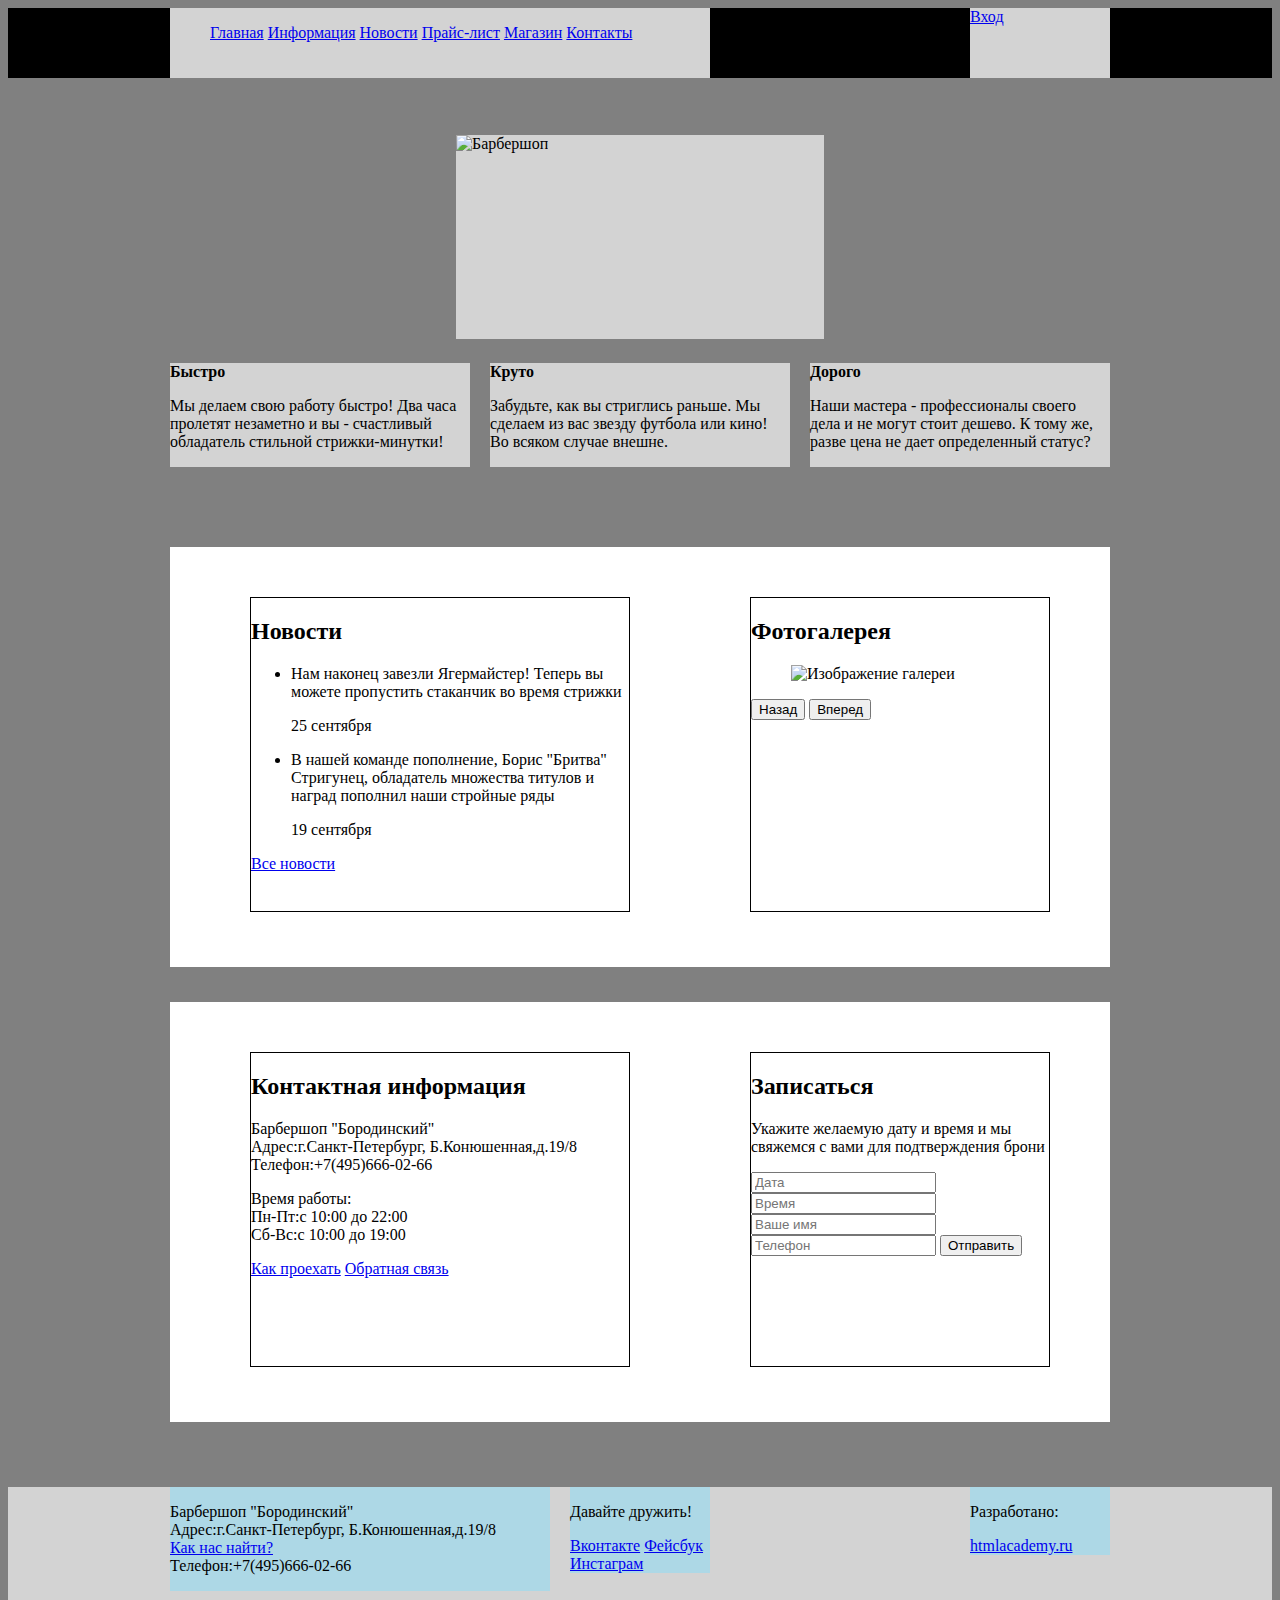
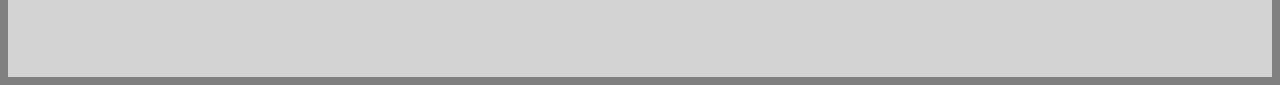
==== index.html @ 361db982 "Сетка главной на флоутах" ====
<!DOCTYPE html>
<html lang="ru">
<head>
  <meta charset="UTF-8">
  <meta name="viewport" content="width=device-width, initial-scale=1.0">
  <meta http-equiv="X-UA-Compatible" content="ie=edge">
  <link rel="stylesheet" href="css/style.css">
  <title>Барбершоп</title>
</head>
<body>
  <header class="main-header">
    <div class="container clearfix">
      <nav class="main-nav">
        <ul>
          <li><a href="#">Главная</a></li>
          <li><a href="#">Информация</a></li>
          <li><a href="#">Новости</a></li>
          <li><a href="#">Прайс-лист</a></li>
          <li><a href="#">Магазин</a></li>
          <li><a href="#">Контакты</a></li>
        </ul>
      </nav>
      <div class="user-block">
        <a class="login" href="#">Вход</a>
      </div>
    </div>
  </header>
  <main class="container">
    <div class="index-logo">
      <img src="img/index-logo.png" alt="Барбершоп">
    </div>
    <section class="features clearfix">
      <div class="features-item">
        <b class="features-title">Быстро</b>
        <p class="features-text">Мы делаем свою работу быстро! Два часа пролетят незаметно и вы - счастливый обладатель стильной стрижки-минутки!</p>
      </div>
      <div class="features-item">
        <b class="features-title">Круто</b>
        <p class="features-text">Забудьте, как вы стриглись раньше. Мы сделаем из вас звезду футбола или кино! Во всяком случае внешне.</p>
      </div>
      <div class="features-item">
        <b class="features-title">Дорого</b>
        <p class="features-text">Наши мастера - профессионалы своего дела и не могут стоит дешево. К тому же, разве цена не дает определенный статус?</p>
      </div>
    </section>
    <div class="main-content clearfix">
      <div class="main-content-left">
        <h2 class="main-content-title">Новости</h2>
        <ul class="news-preview">
          <li>
            <p>Нам наконец завезли Ягермайстер! Теперь вы можете пропустить стаканчик во время стрижки</p>
            <time datetime="2017-25-09">25 сентября</time>
          </li>
          <li>
            <p>В нашей команде пополнение, Борис "Бритва" Стригунец, обладатель множества титулов и наград пополнил наши стройные ряды</p>
            <time datetime="2017-19-09">19 сентября</time>
          </li>
        </ul>
        <a class="btn" href="#">Все новости</a>
      </div>
      <div class="main-content-right">
        <h2 class="main-content-title">Фотогалерея</h2>
        <div class="gallery">
          <figure class="gallery-content">
            <img src="img/gallery-photo.png" alt="Изображение галереи">
          </figure>
        </div>
        <button class="gallery-left">Назад</button>
        <button class="gallery-right">Вперед</button>
      </div>
    </div>
    <div class="main-content clearfix">
      <div class="main-content-left">
        <h2 class="main-content-title">Контактная информация</h2>
        <p>
          Барбершоп "Бородинский"<br>
          Адрес:г.Санкт-Петербург, Б.Конюшенная,д.19/8<br>
          Телефон:+7(495)666-02-66
        </p>
        <p>
          Время работы:<br>
          Пн-Пт:с 10:00 до 22:00<br>
          Сб-Вс:с 10:00 до 19:00
        </p>
        <a class="btn" href="#">Как проехать</a>
        <a class="btn" href="#">Обратная связь</a>
      </div>
      <div class="main-content-right">
        <h2 class="main-content-title">Записаться</h2>
        <p>Укажите желаемую дату и время и мы свяжемся с вами для подтверждения брони</p>
        <form class="appointment-form" action="index.html" method="post">
          <input type="text" name="date" value="" placeholder="Дата">
          <input type="text" name="time" value="" placeholder="Время">
          <input type="text" name="name" value="" placeholder="Ваше имя">
          <input type="tel" name="phone" value="" placeholder="Телефон">
          <button class="btn" type="submit">Отправить</button>
        </form>
      </div>
    </div>
  </main>
  <footer class="main-footer">
    <div class="container">
      <section class="footer-contacts">
        <p>
          Барбершоп "Бородинский"<br>
          Адрес:г.Санкт-Петербург, Б.Конюшенная,д.19/8<br>
          <a href="#">Как нас найти?</a><br>
          Телефон:+7(495)666-02-66
        </p>
      </section>
      <section class="footer-social">
        <p>Давайте дружить!</p>
        <a class="social-btn social-btn-vk" href="#">Вконтакте</a>
        <a class="social-btn social-btn-fb" href="#">Фейсбук</a>
        <a class="social-btn social-btn-inst" href="#">Инстаграм</a>
      </section>
      <section class="footer-copyright">
        <p>Разработано:</p>
        <a class="btn" href="#">htmlacademy.ru</a>
      </section>
    </div>
  </footer>
</body>
</html>
---- css/style.css ----
*, *::before, *::after {
	box-sizing: inherit;
}

html {
	box-sizing: border-box;
  background: grey;
}

.clearfix::after {
  display: table;
  content: "";
  clear: both;
}

.main-header {
  background: black;
  margin-bottom: 57px;
}

.container {
  width: 960px;
  margin: 0 auto;
  padding-left: 10px;
  padding-right: 10px;
}

.main-nav {
  width: 540px;
  background: lightgray;
  float: left;
  min-height: 70px;
}

.main-nav li {
  display: inline-block;
}

.user-block {
  width: 140px;
  float: right;
  background: lightgray;
  min-height: 70px;
}

.index-logo {
  width: 368px;
  height: 204px;
  background: lightgray;
  margin: 0 auto;
  margin-bottom: 24px;
}

.features {
  margin-bottom: 80px;
}

.features-item {
  width: 300px;
  float: left;
  margin-right: 20px;
  background: lightgray;
}

.features-item:last-child {
  margin-right: 0px;
}

.main-content {
  padding-left: 80px;
  padding-right: 60px;
  padding-top: 50px;
  padding-bottom: 55px;
  background: white;
  margin-bottom: 35px;
}

.main-content-left {
  width: 380px;
  min-height: 315px;
  float: left;
  border: 1px solid black;
}

.main-content-right {
  width: 300px;
  min-height: 315px;
  border: 1px solid black;
  float: right;
}

.main-footer {
  min-height: 190px;
  margin-top: 65px;
  background: lightgray;
}

.footer-contacts {
  float: left;
  width: 380px;
  margin-right: 20px;
  background: lightblue;
}

.footer-social {
  float: left;
  width: 140px;
  background: lightblue;
}

.footer-copyright {
  float: right;
  width: 140px;
  background: lightblue;
}
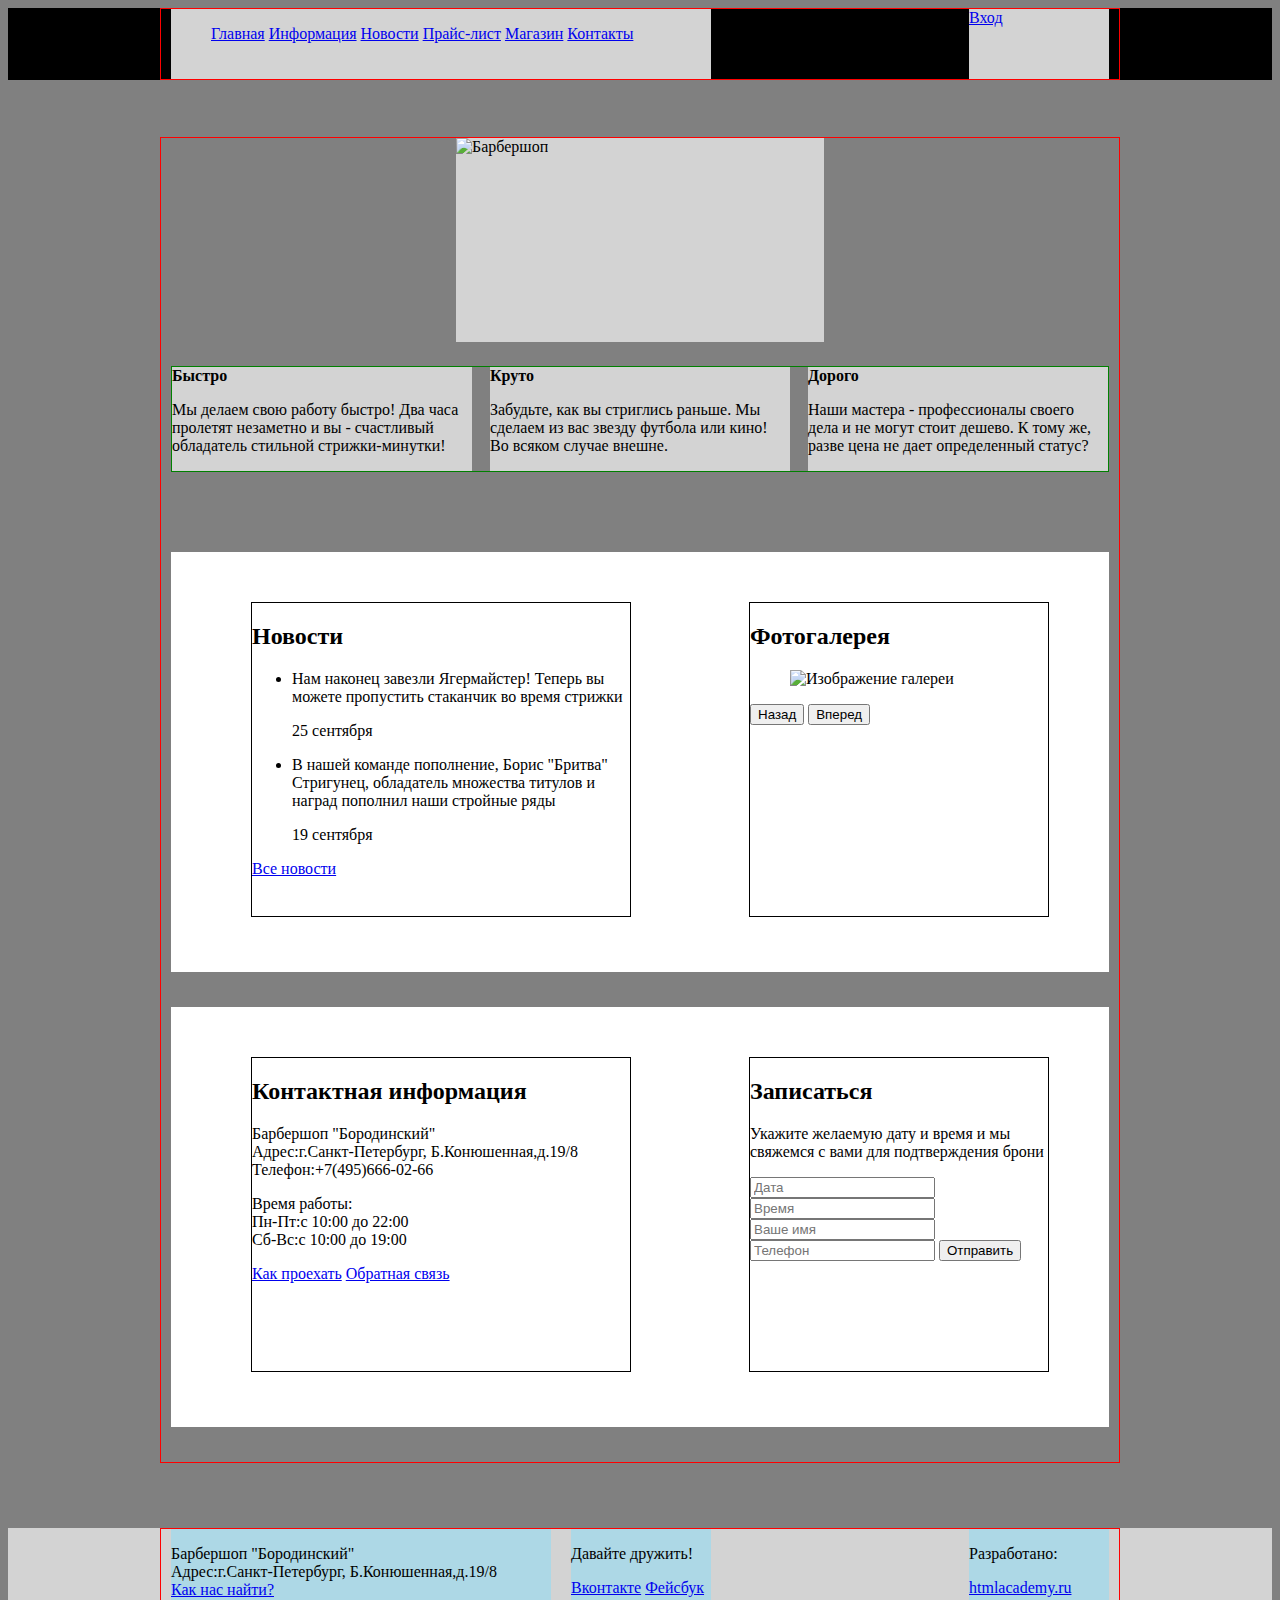
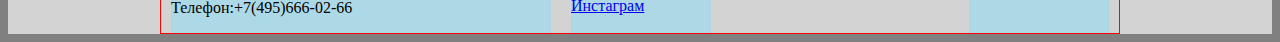
==== commit b1e8d827: "Верстка главной на флексах" ====
--- a/index.html
+++ b/index.html
@@ -9,7 +9,7 @@
 </head>
 <body>
   <header class="main-header">
-    <div class="container clearfix">
+    <div class="container">
       <nav class="main-nav">
         <ul>
           <li><a href="#">Главная</a></li>
@@ -29,7 +29,7 @@
     <div class="index-logo">
       <img src="img/index-logo.png" alt="Барбершоп">
     </div>
-    <section class="features clearfix">
+    <section class="features">
       <div class="features-item">
         <b class="features-title">Быстро</b>
         <p class="features-text">Мы делаем свою работу быстро! Два часа пролетят незаметно и вы - счастливый обладатель стильной стрижки-минутки!</p>
@@ -43,7 +43,7 @@
         <p class="features-text">Наши мастера - профессионалы своего дела и не могут стоит дешево. К тому же, разве цена не дает определенный статус?</p>
       </div>
     </section>
-    <div class="main-content clearfix">
+    <div class="main-content">
       <div class="main-content-left">
         <h2 class="main-content-title">Новости</h2>
         <ul class="news-preview">
@@ -69,7 +69,7 @@
         <button class="gallery-right">Вперед</button>
       </div>
     </div>
-    <div class="main-content clearfix">
+    <div class="main-content">
       <div class="main-content-left">
         <h2 class="main-content-title">Контактная информация</h2>
         <p>
--- a/css/style.css
+++ b/css/style.css
@@ -23,12 +23,17 @@
   margin: 0 auto;
   padding-left: 10px;
   padding-right: 10px;
+	border: 1px solid red;
+}
+
+.main-header .container {
+	display: flex;
+	justify-content: space-between;
 }
 
 .main-nav {
   width: 540px;
   background: lightgray;
-  float: left;
   min-height: 70px;
 }
 
@@ -38,7 +43,6 @@
 
 .user-block {
   width: 140px;
-  float: right;
   background: lightgray;
   min-height: 70px;
 }
@@ -53,17 +57,14 @@
 
 .features {
   margin-bottom: 80px;
+	display: flex;
+	justify-content: space-between;
+	border: 1px solid green;
 }
 
 .features-item {
   width: 300px;
-  float: left;
-  margin-right: 20px;
   background: lightgray;
-}
-
-.features-item:last-child {
-  margin-right: 0px;
 }
 
 .main-content {
@@ -73,12 +74,13 @@
   padding-bottom: 55px;
   background: white;
   margin-bottom: 35px;
+	display: flex;
+	justify-content: space-between;
 }
 
 .main-content-left {
   width: 380px;
   min-height: 315px;
-  float: left;
   border: 1px solid black;
 }
 
@@ -86,30 +88,30 @@
   width: 300px;
   min-height: 315px;
   border: 1px solid black;
-  float: right;
 }
 
 .main-footer {
-  min-height: 190px;
   margin-top: 65px;
   background: lightgray;
 }
 
+.main-footer .container {
+	display: flex;
+}
+
 .footer-contacts {
-  float: left;
   width: 380px;
   margin-right: 20px;
   background: lightblue;
 }
 
 .footer-social {
-  float: left;
   width: 140px;
   background: lightblue;
 }
 
 .footer-copyright {
-  float: right;
+	margin-left: auto;
   width: 140px;
   background: lightblue;
 }
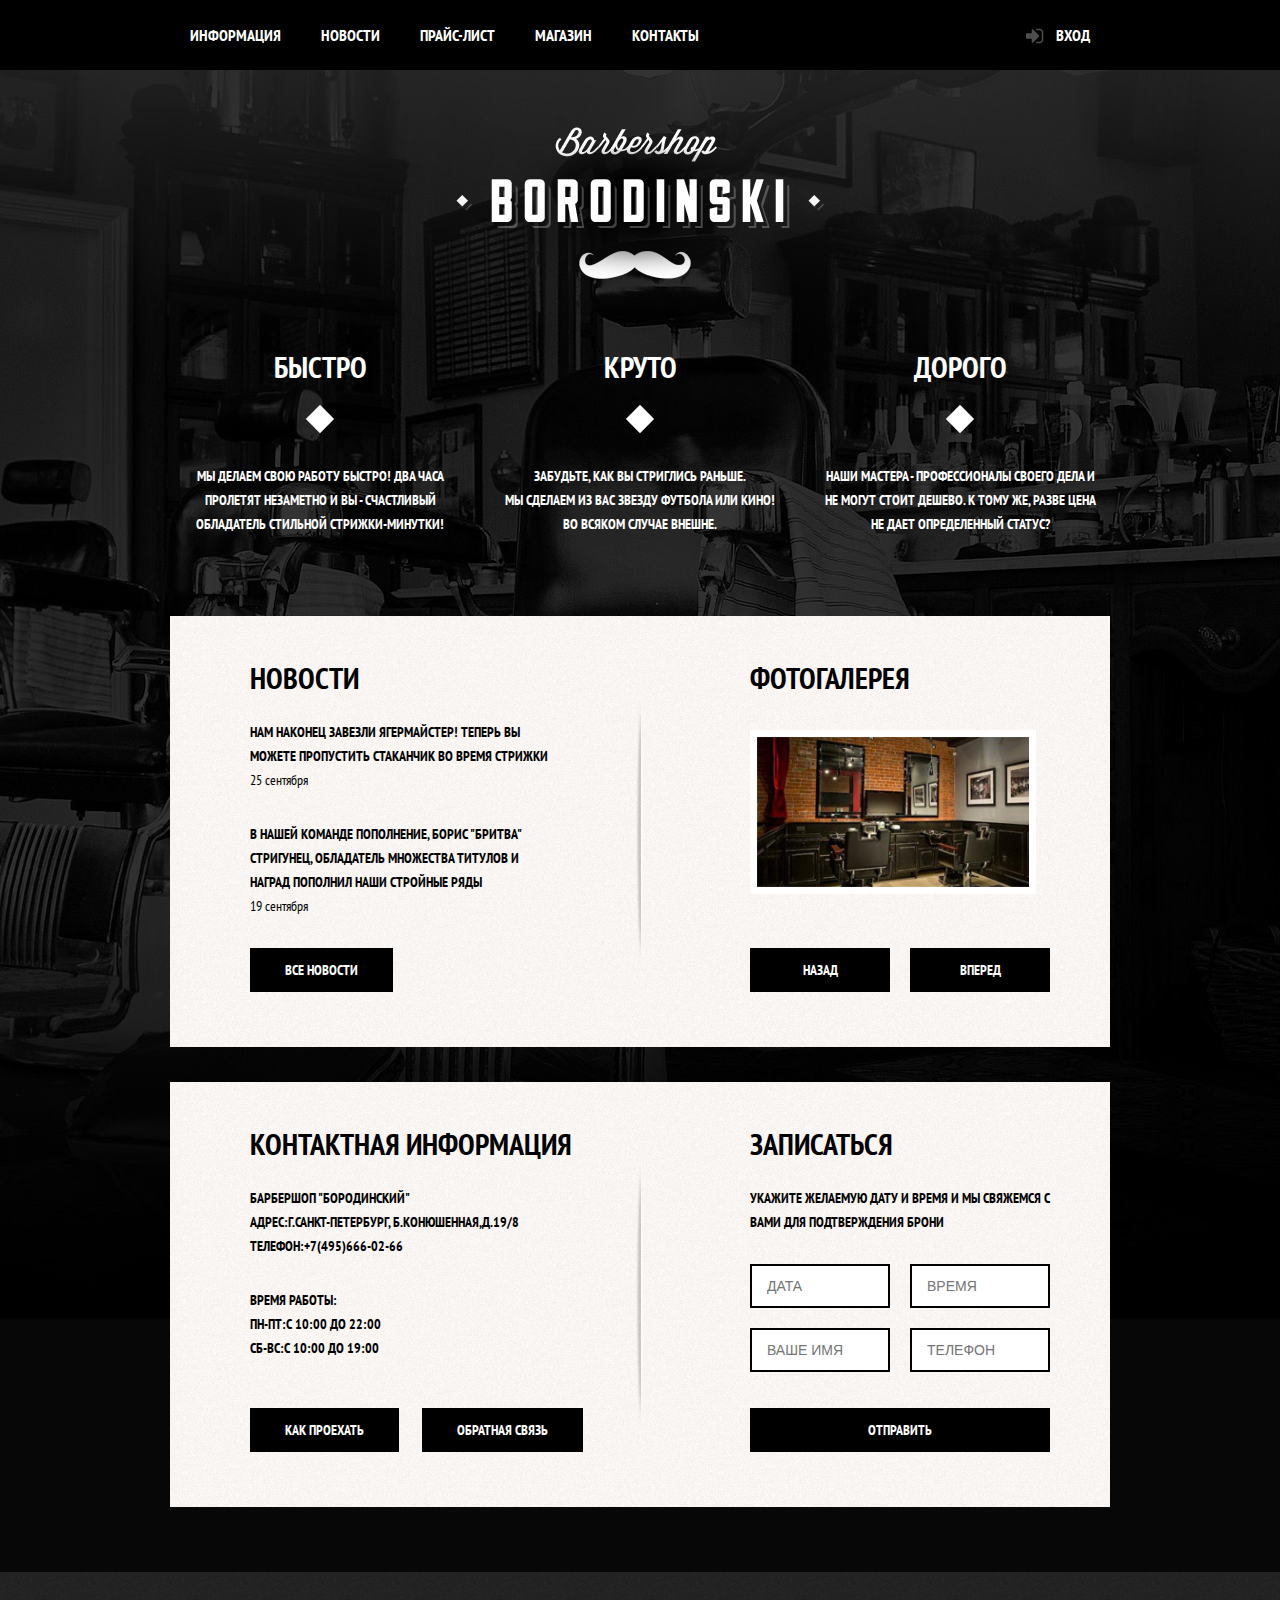
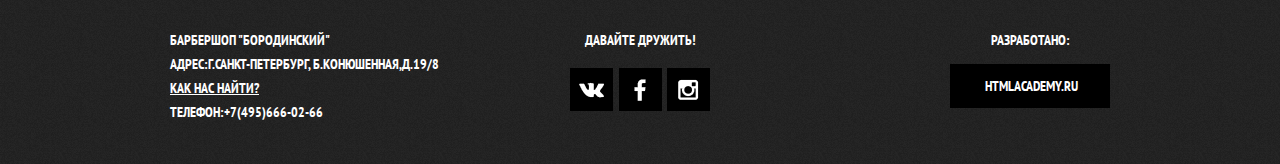
==== commit da97b134: "Закончил верстку главной" ====
--- a/index.html
+++ b/index.html
@@ -4,6 +4,8 @@
   <meta charset="UTF-8">
   <meta name="viewport" content="width=device-width, initial-scale=1.0">
   <meta http-equiv="X-UA-Compatible" content="ie=edge">
+  <link href="https://fonts.googleapis.com/css?family=PT+Sans+Narrow:400,700&amp;subset=cyrillic" rel="stylesheet">
+  <link rel="stylesheet" href="css/normalize.css">
   <link rel="stylesheet" href="css/style.css">
   <title>Барбершоп</title>
 </head>
@@ -12,7 +14,6 @@
     <div class="container">
       <nav class="main-nav">
         <ul>
-          <li><a href="#">Главная</a></li>
           <li><a href="#">Информация</a></li>
           <li><a href="#">Новости</a></li>
           <li><a href="#">Прайс-лист</a></li>
@@ -27,7 +28,7 @@
   </header>
   <main class="container">
     <div class="index-logo">
-      <img src="img/index-logo.png" alt="Барбершоп">
+      <img src="img/logo.png" width="368" height="204" alt="Барбершоп">
     </div>
     <section class="features">
       <div class="features-item">
@@ -36,7 +37,7 @@
       </div>
       <div class="features-item">
         <b class="features-title">Круто</b>
-        <p class="features-text">Забудьте, как вы стриглись раньше. Мы сделаем из вас звезду футбола или кино! Во всяком случае внешне.</p>
+        <p class="features-text">Забудьте, как вы стриглись раньше.<br> Мы сделаем из вас звезду футбола или кино!<br> Во всяком случае внешне.</p>
       </div>
       <div class="features-item">
         <b class="features-title">Дорого</b>
@@ -48,12 +49,16 @@
         <h2 class="main-content-title">Новости</h2>
         <ul class="news-preview">
           <li>
-            <p>Нам наконец завезли Ягермайстер! Теперь вы можете пропустить стаканчик во время стрижки</p>
-            <time datetime="2017-25-09">25 сентября</time>
+            <div class="news-item">
+              <p>Нам наконец завезли Ягермайстер! Теперь вы можете пропустить стаканчик во время стрижки</p>
+              <time datetime="2017-25-09">25 сентября</time>
+            </div>
           </li>
           <li>
-            <p>В нашей команде пополнение, Борис "Бритва" Стригунец, обладатель множества титулов и наград пополнил наши стройные ряды</p>
-            <time datetime="2017-19-09">19 сентября</time>
+            <div class="news-item">
+              <p>В нашей команде пополнение, Борис "Бритва" Стригунец, обладатель множества титулов и наград пополнил наши стройные ряды</p>
+              <time datetime="2017-19-09">19 сентября</time>
+            </div>
           </li>
         </ul>
         <a class="btn" href="#">Все новости</a>
@@ -62,37 +67,39 @@
         <h2 class="main-content-title">Фотогалерея</h2>
         <div class="gallery">
           <figure class="gallery-content">
-            <img src="img/gallery-photo.png" alt="Изображение галереи">
+            <img src="img/gallery-1.jpg" width="286" height="164" alt="Изображение галереи">
           </figure>
         </div>
-        <button class="gallery-left">Назад</button>
-        <button class="gallery-right">Вперед</button>
+        <button class="btn btn-left disabled">Назад</button>
+        <button class="btn btn-right">Вперед</button>
       </div>
     </div>
     <div class="main-content">
       <div class="main-content-left">
         <h2 class="main-content-title">Контактная информация</h2>
-        <p>
+        <p class="address-top">
           Барбершоп "Бородинский"<br>
           Адрес:г.Санкт-Петербург, Б.Конюшенная,д.19/8<br>
           Телефон:+7(495)666-02-66
         </p>
-        <p>
+        <p class="address-bottom">
           Время работы:<br>
           Пн-Пт:с 10:00 до 22:00<br>
           Сб-Вс:с 10:00 до 19:00
         </p>
-        <a class="btn" href="#">Как проехать</a>
-        <a class="btn" href="#">Обратная связь</a>
+        <a class="btn roadmap" href="#">Как проехать</a>
+        <a class="btn contacts" href="#">Обратная связь</a>
       </div>
       <div class="main-content-right">
         <h2 class="main-content-title">Записаться</h2>
-        <p>Укажите желаемую дату и время и мы свяжемся с вами для подтверждения брони</p>
+        <p class="booking-text">Укажите желаемую дату и время и мы свяжемся с вами для подтверждения брони</p>
         <form class="appointment-form" action="index.html" method="post">
-          <input type="text" name="date" value="" placeholder="Дата">
-          <input type="text" name="time" value="" placeholder="Время">
-          <input type="text" name="name" value="" placeholder="Ваше имя">
-          <input type="tel" name="phone" value="" placeholder="Телефон">
+          <fieldset>
+            <input type="text" name="date" value="" placeholder="Дата">
+            <input type="text" name="time" value="" placeholder="Время">
+            <input type="text" name="name" value="" placeholder="Ваше имя">
+            <input type="tel" name="phone" value="" placeholder="Телефон">
+          </fieldset>
           <button class="btn" type="submit">Отправить</button>
         </form>
       </div>
@@ -101,7 +108,7 @@
   <footer class="main-footer">
     <div class="container">
       <section class="footer-contacts">
-        <p>
+        <p class="footer-address">
           Барбершоп "Бородинский"<br>
           Адрес:г.Санкт-Петербург, Б.Конюшенная,д.19/8<br>
           <a href="#">Как нас найти?</a><br>
@@ -110,12 +117,14 @@
       </section>
       <section class="footer-social">
         <p>Давайте дружить!</p>
-        <a class="social-btn social-btn-vk" href="#">Вконтакте</a>
-        <a class="social-btn social-btn-fb" href="#">Фейсбук</a>
-        <a class="social-btn social-btn-inst" href="#">Инстаграм</a>
+        <div class="social-buttons">
+          <a class="social-btn social-btn-vk" href="#">Вконтакте</a>
+          <a class="social-btn social-btn-fb" href="#">Фейсбук</a>
+          <a class="social-btn social-btn-inst" href="#">Инстаграм</a>
+        </div>
       </section>
       <section class="footer-copyright">
-        <p>Разработано:</p>
+        <p class="by">Разработано:</p>
         <a class="btn" href="#">htmlacademy.ru</a>
       </section>
     </div>
--- a/css/style.css
+++ b/css/style.css
@@ -7,10 +7,18 @@
   background: grey;
 }
 
-.clearfix::after {
-  display: table;
-  content: "";
-  clear: both;
+body {
+	min-width: 960px;
+
+	background: #242424 url(../img/background.jpg) no-repeat;
+	background-position: center top 50px;
+
+	font-family: 'PT Sans Narrow', sans-serif;
+	font-size: 14px;
+	line-height: 24px;
+	font-weight: 700;
+	text-transform: uppercase;
+	color: #ffffff;
 }
 
 .main-header {
@@ -23,7 +31,6 @@
   margin: 0 auto;
   padding-left: 10px;
   padding-right: 10px;
-	border: 1px solid red;
 }
 
 .main-header .container {
@@ -32,39 +39,126 @@
 }
 
 .main-nav {
-  width: 540px;
-  background: lightgray;
-  min-height: 70px;
+  width: 560px;
+}
+
+.main-nav ul {
+	margin: 0;
+	padding: 0;
+	font-size: 0;
 }
 
 .main-nav li {
   display: inline-block;
+	vertical-align: top;
+
+	font-size: 16px;
+	line-height: 20px;
+}
+
+.main-nav li:hover {
+	background: #242424;
+}
+
+.main-nav a {
+	display: block;
+	padding: 25px 20px;
+
+	color: inherit;
+	text-decoration: none;
 }
 
 .user-block {
-  width: 140px;
-  background: lightgray;
-  min-height: 70px;
+  max-width: 140px;
+}
+
+.user-block a {
+	position: relative;
+	display: inline-block;
+	vertical-align: top;
+	padding: 25px 20px;
+	padding-left: 50px;
+
+	font-size: 16px;
+	line-height: 20px;
+	color: inherit;
+	text-decoration: none;
+
+	background-position: top 27px;
+}
+
+.user-block a::before {
+	position: absolute;
+	left: 20px;
+	top: 28px;
+	content: "";
+
+	width: 18px;
+	height: 16px;
+
+	background: url(../img/.icon-login.png);
+	opacity: 0.3;
+}
+
+.user-block a:hover {
+	background: #242424;
+}
+
+.user-block a:hover::before {
+	opacity: 1;
 }
 
 .index-logo {
+	width: 368px;
+  height: 204px;
+	margin: 0 auto;
+  margin-bottom: 24px;
+}
+
+.index-logo img {
   width: 368px;
   height: 204px;
-  background: lightgray;
-  margin: 0 auto;
-  margin-bottom: 24px;
 }
 
 .features {
   margin-bottom: 80px;
 	display: flex;
 	justify-content: space-between;
-	border: 1px solid green;
+
+	text-align: center;
+}
+
+.features-title {
+	position: relative;
+	display: inline-block;
+	font-size: 30px;
+	padding: 0;
+	margin: 0;
+	padding-bottom: 50px;
+	margin-bottom: 35px;
+}
+
+.features-title::after {
+	position: absolute;
+	content: "";
+	width: 20px;
+	height: 20px;
+	bottom: 0;
+	left: 50%;
+	margin-left: -10px;
+
+	background: #ffffff;
+	transform: rotate(45deg);
 }
 
 .features-item {
   width: 300px;
-  background: lightgray;
+	padding: 0 13px;
+}
+
+.features-text {
+	margin: 0;
+	padding: 0;
 }
 
 .main-content {
@@ -76,23 +170,166 @@
   margin-bottom: 35px;
 	display: flex;
 	justify-content: space-between;
+
+	color: #000000;
+	background: url(../img/vertical_line.png) no-repeat center, url(../img/texture1.png);
 }
 
 .main-content-left {
   width: 380px;
-  min-height: 315px;
-  border: 1px solid black;
-}
+}
+
+.main-content-title {
+	padding: 0;
+	margin: 0;
+	margin-bottom: 30px;
+
+	font-size: 30px;
+}
+
+.news-preview {
+	padding: 0;
+	margin: 0;
+	list-style: none;
+}
+
+.news-preview p {
+	padding: 0;
+	margin: 0;
+	padding-right: 80px;
+}
+
+.news-item {
+	margin-bottom: 30px;
+}
+
+.news-item time {
+	font-weight: 400;
+	text-transform: none;
+}
+
+.btn {
+	display: inline-block;
+  padding: 10px 35px;
+
+	background: #000000;
+	color: #ffffff;
+	border: none;
+	cursor: pointer;
+
+	font: inherit;
+	text-transform: inherit;
+	text-decoration: none;
+}
+
+.btn:hover {
+	background: #663d15;
+}
+
 
 .main-content-right {
+	position: relative;
   width: 300px;
-  min-height: 315px;
-  border: 1px solid black;
-}
+}
+
+.gallery-content {
+	margin: 40px 0;
+}
+
+.gallery-content img {
+	padding: 0;
+	width: 286px;
+	height: 164px;
+
+	border: 7px solid #ffffff;
+}
+
+.main-content-right button {
+	position: absolute;
+	bottom: 0;
+	width: 140px;
+}
+
+.btn-left {
+	left: 0;
+	margin-right: 20px;
+}
+
+.btn-right {
+	right: 0;
+}
+
+.address-top {
+	padding: 0;
+	margin: 0;
+	margin-bottom: 30px;
+}
+
+.address-bottom {
+	padding: 0;
+	margin: 0;
+	margin-bottom: 48px;
+}
+
+.roadmap {
+	margin-right: 20px;
+}
+
+.booking-text {
+	padding: 0;
+	margin: 0;
+	margin-bottom: 30px;
+}
+
+.appointment-form fieldset {
+	margin: 0;
+	padding: 0;
+	font-size: 0;
+	border: none;
+}
+
+.appointment-form input {
+	display: inline-block;
+	vertical-align: top;
+	width: 140px;
+	padding: 10px;
+	padding-left: 15px;
+	margin: 0;
+	margin-right: 20px;
+	margin-bottom: 20px;
+
+	border: 2px solid #000000;
+
+  font-weight: 400;
+	font-size: 14px;
+	line-height: 20px;
+	text-transform: uppercase;
+}
+
+.appointment-form input:nth-child(2n) {
+	margin-right: 0;
+}
+
+.appointment-form button {
+	display: inline-block;
+	width: 100%;
+}
+
+
 
 .main-footer {
   margin-top: 65px;
-  background: lightgray;
+	padding-top: 56px;
+	padding-bottom: 40px;
+  background: url(../img/texture2.png)
+}
+
+.main-footer a {
+	color: inherit;
+}
+
+.footer-address {
+	margin: 0;
 }
 
 .main-footer .container {
@@ -102,16 +339,55 @@
 .footer-contacts {
   width: 380px;
   margin-right: 20px;
-  background: lightblue;
 }
 
 .footer-social {
   width: 140px;
-  background: lightblue;
+}
+
+.footer-social p {
+	margin: 0;
+	padding: 0;
+	text-align: center;
+}
+
+.social-buttons {
+	margin-top: 16px;
+	display: flex;
+	justify-content: space-between;
+}
+
+.social-buttons a {
+	width: 43px;
+	height: 43px;
+	font-size: 0;
+}
+
+.social-buttons .social-btn-vk {
+	background: #000000 url(../img/vk.png) no-repeat center;
+}
+
+.social-buttons .social-btn-fb {
+	background: #000000 url(../img/fb.png) no-repeat center;
+}
+
+.social-buttons .social-btn-inst {
+	background: #000000 url(../img/inst.png) no-repeat center;
 }
 
 .footer-copyright {
 	margin-left: auto;
-  width: 140px;
-  background: lightblue;
-}
+  max-width: 160px;
+}
+
+.footer-copyright .by {
+	margin: 0;
+	padding: 0;
+	text-align: center;
+}
+
+.footer-copyright a {
+	display: block;
+	text-align: center;
+	margin-top: 12px;
+}
